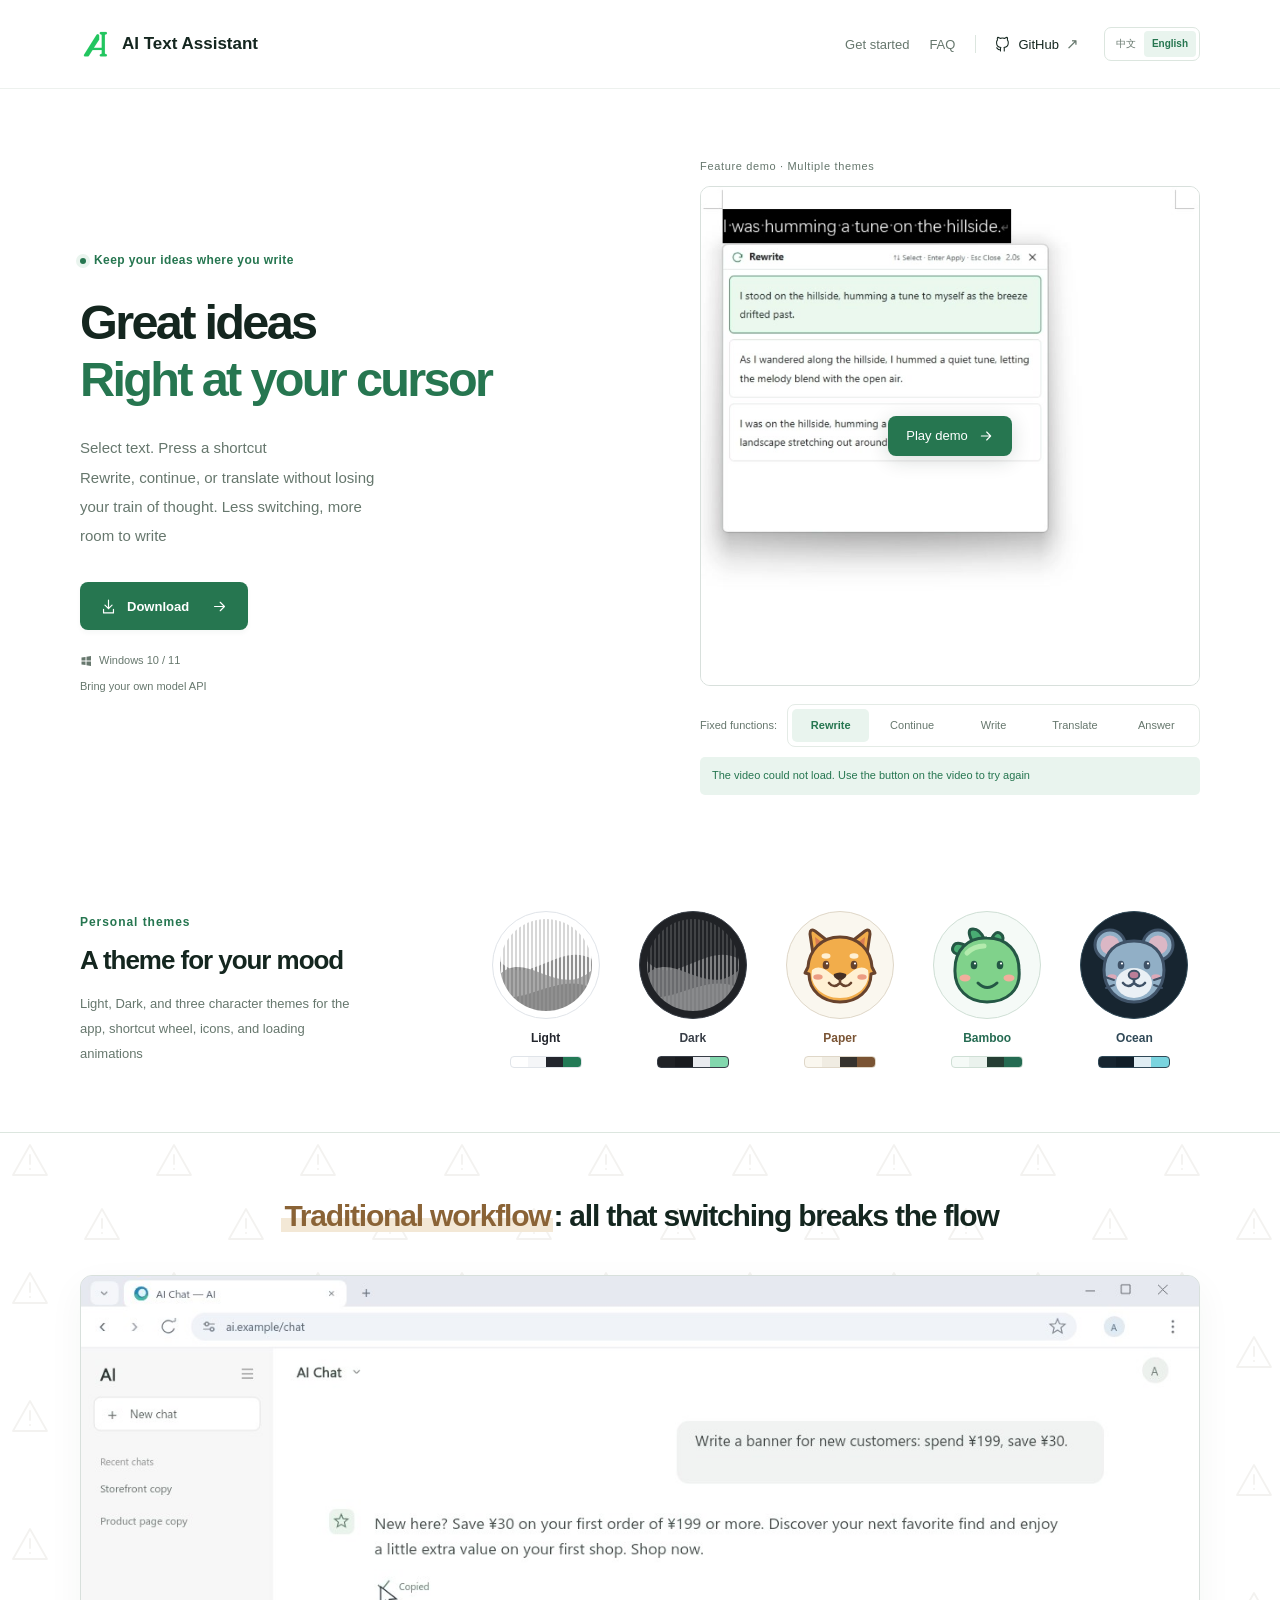
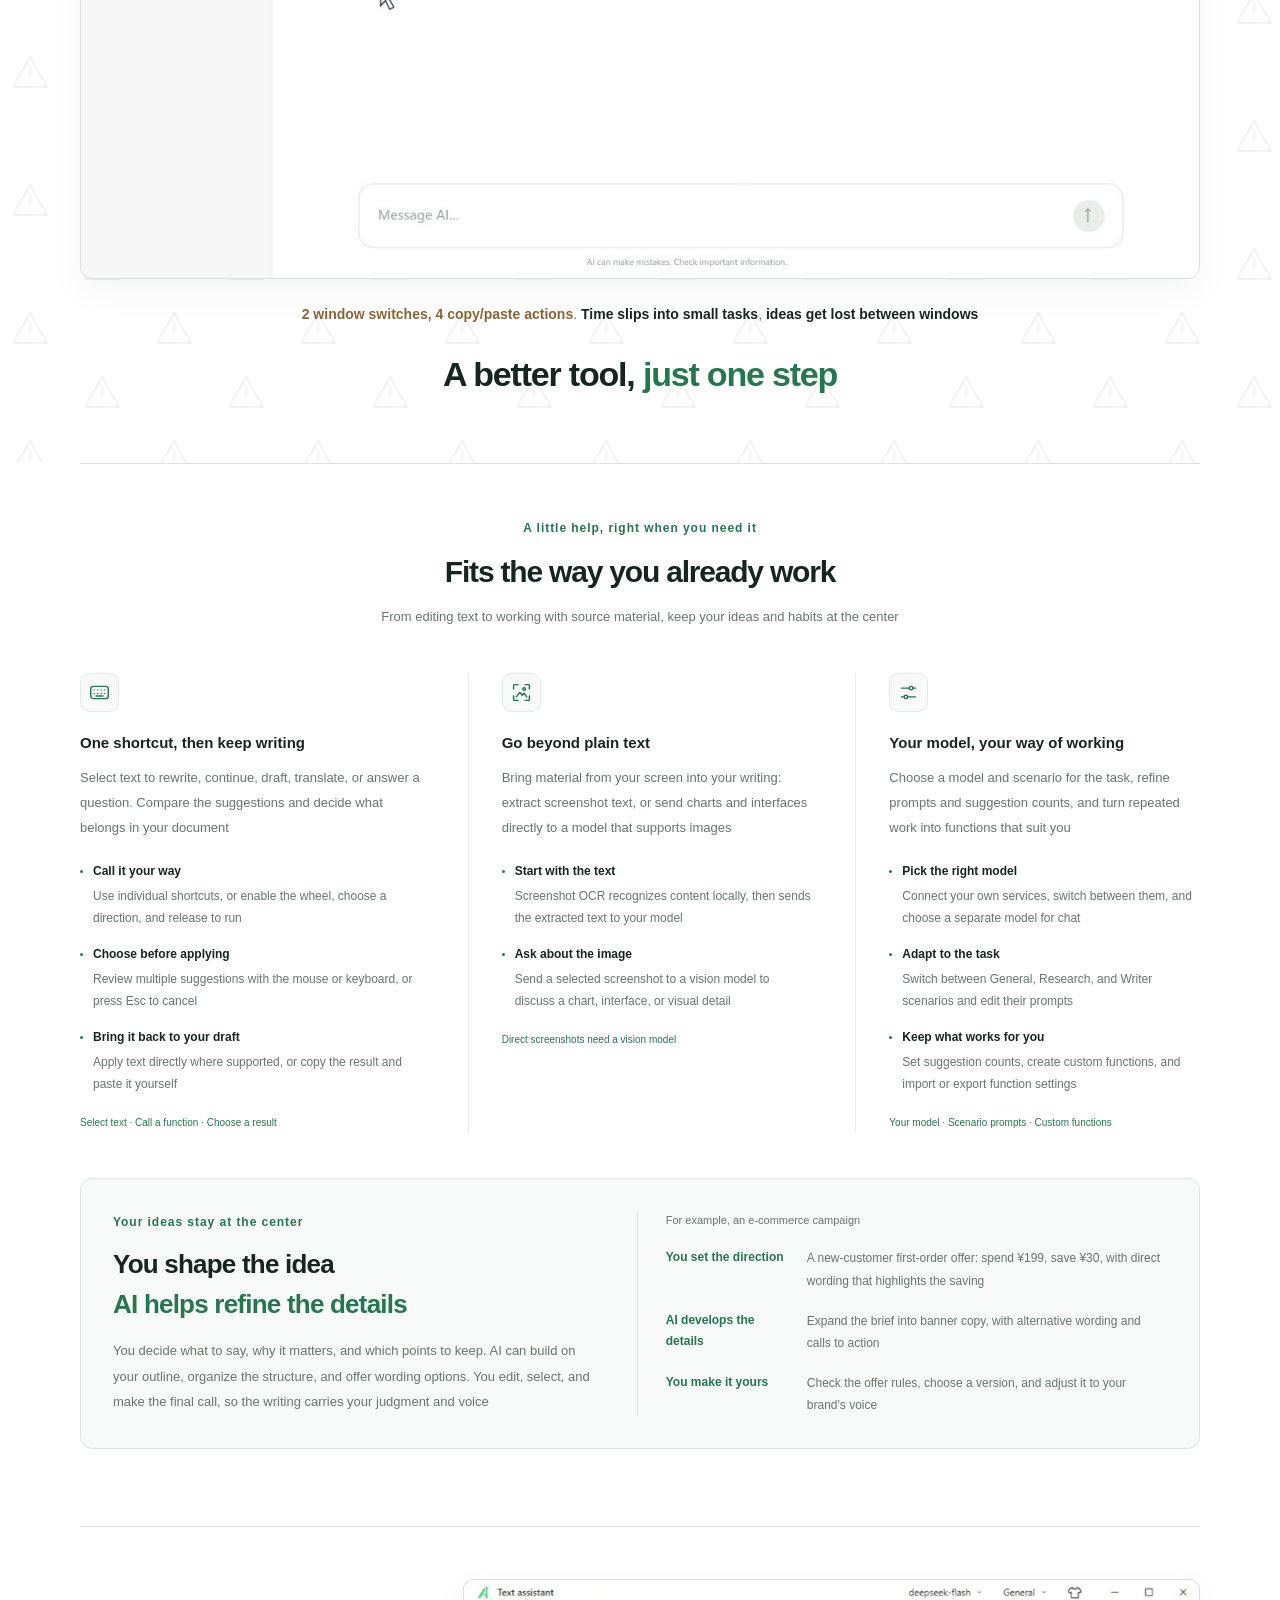
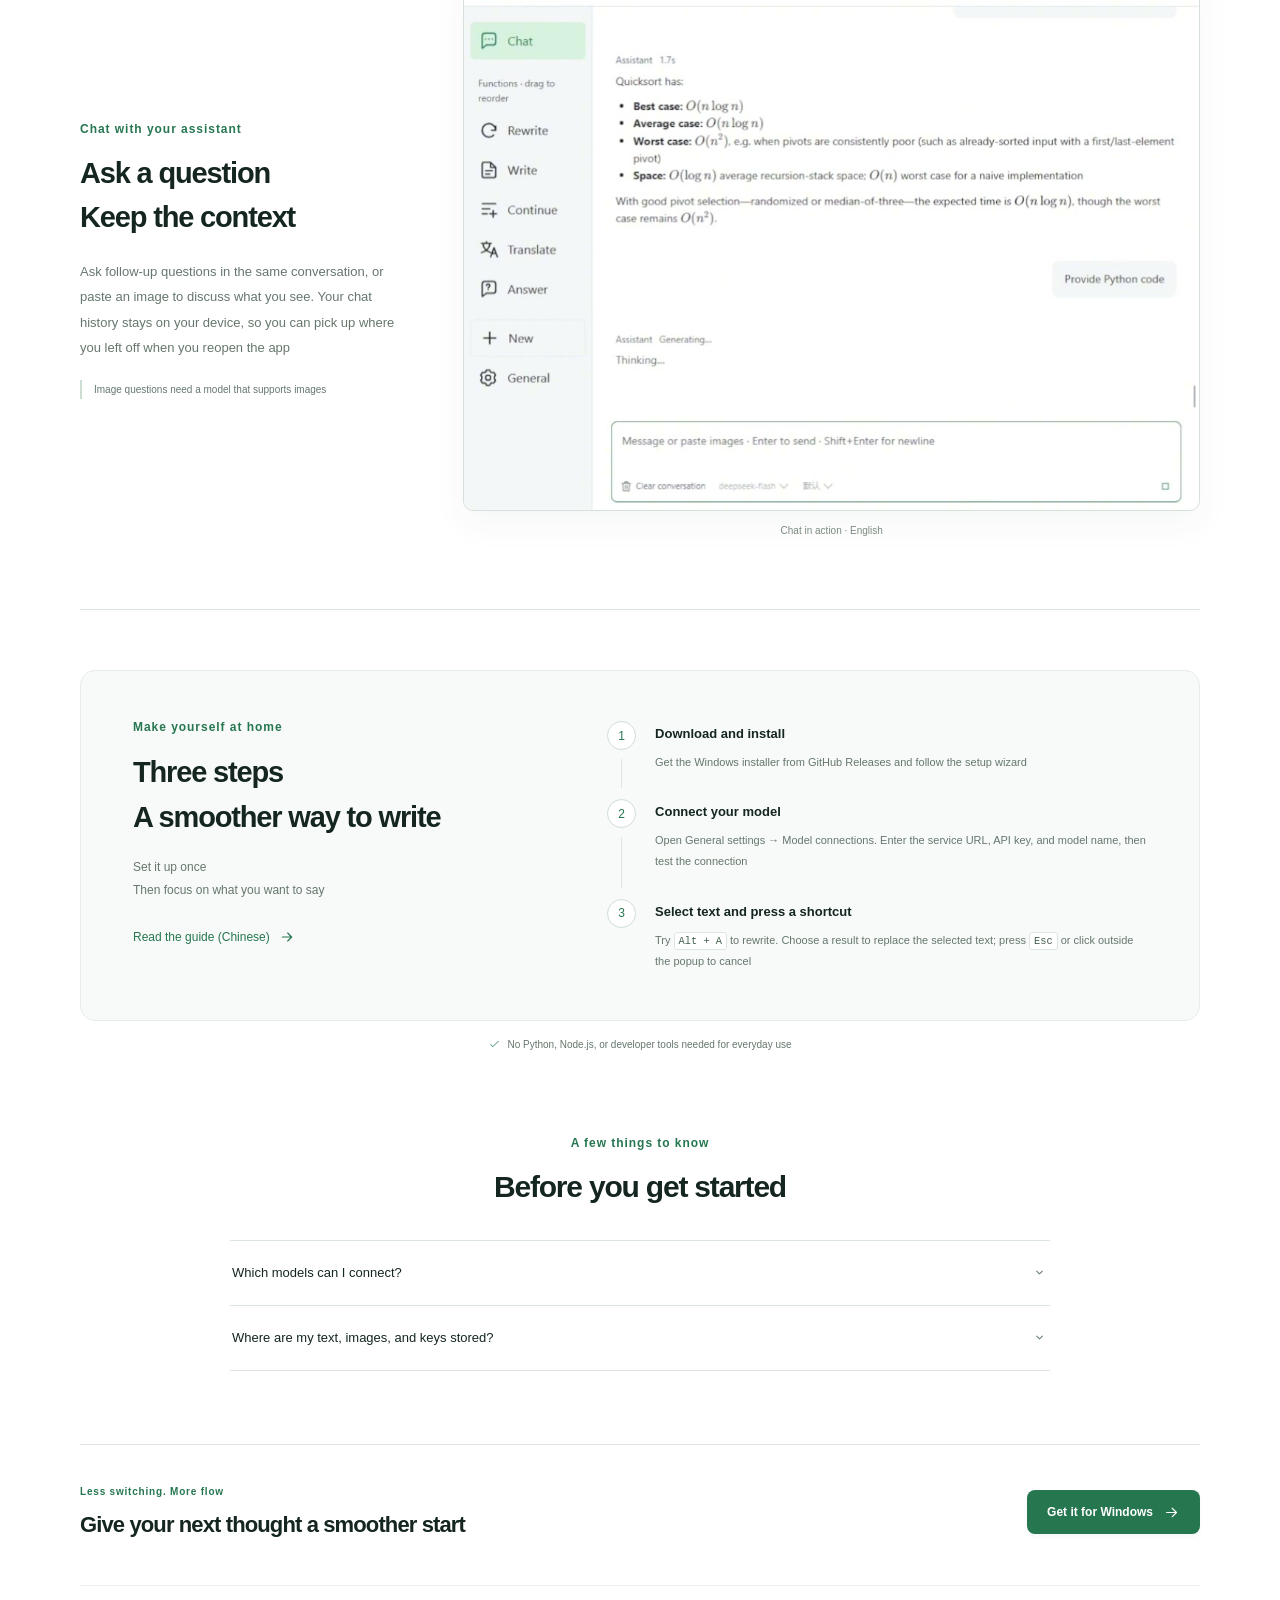
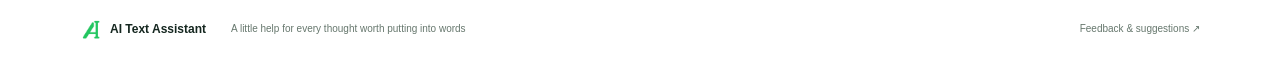
==== page/en/index.html @ af7bd540 "Publish static AI Text Assistant website with GitHub Pages" ====
<!doctype html>
<html lang="en">
  <head>
    <meta charset="UTF-8" />
    <meta name="viewport" content="width=device-width, initial-scale=1" />
    <title>AI Text Assistant</title>
    <link
      rel="canonical"
      href="https://fasterate.github.io/AI-text-assistant/"
    />
    <meta http-equiv="refresh" content="0; url=../index.html" />
    <script>
      const destination = new URL(
        location.protocol === "file:" ? "../index.html" : "../",
        location.href,
      );
      destination.search = location.search;
      destination.hash = location.hash;
      location.replace(destination.href);
    </script>
  </head>
  <body>
    <p>
      The English page has moved to the homepage.
      <a href="../index.html">Continue to AI Text Assistant</a>
    </p>
  </body>
</html>
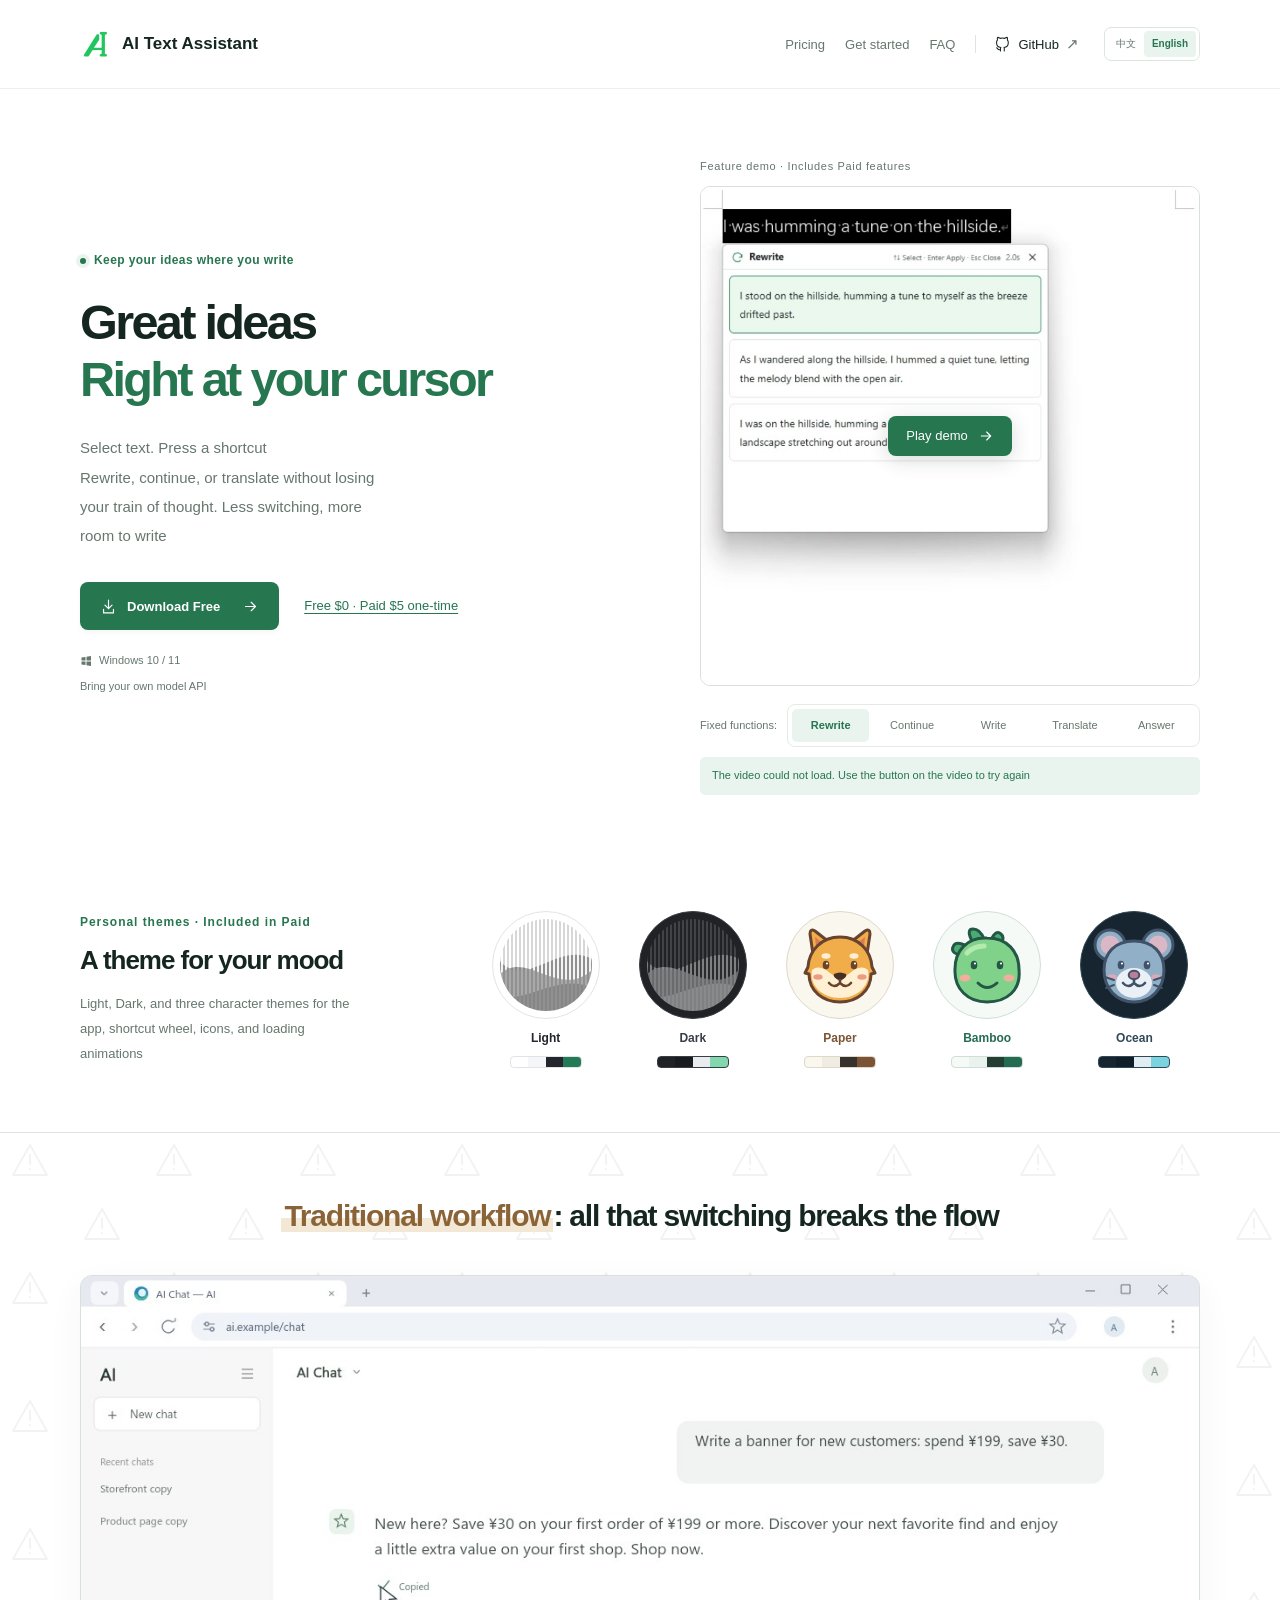
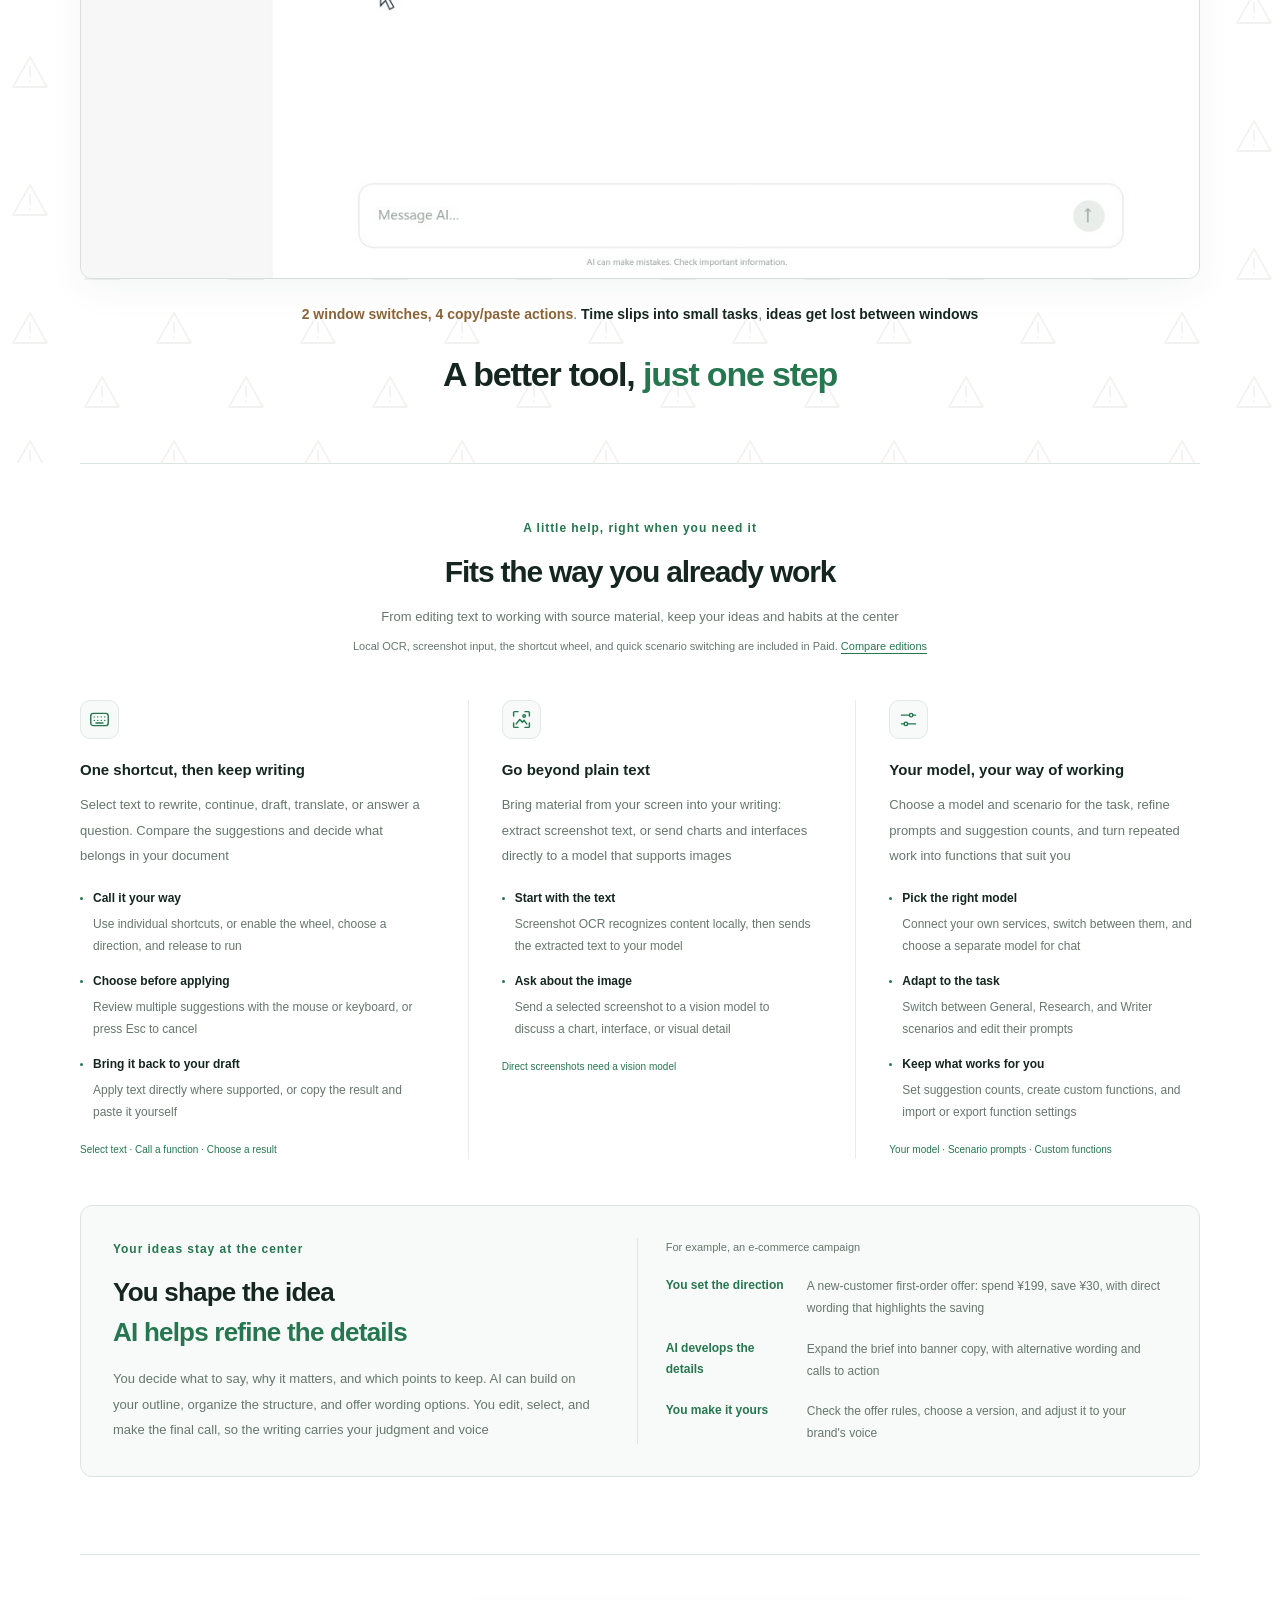
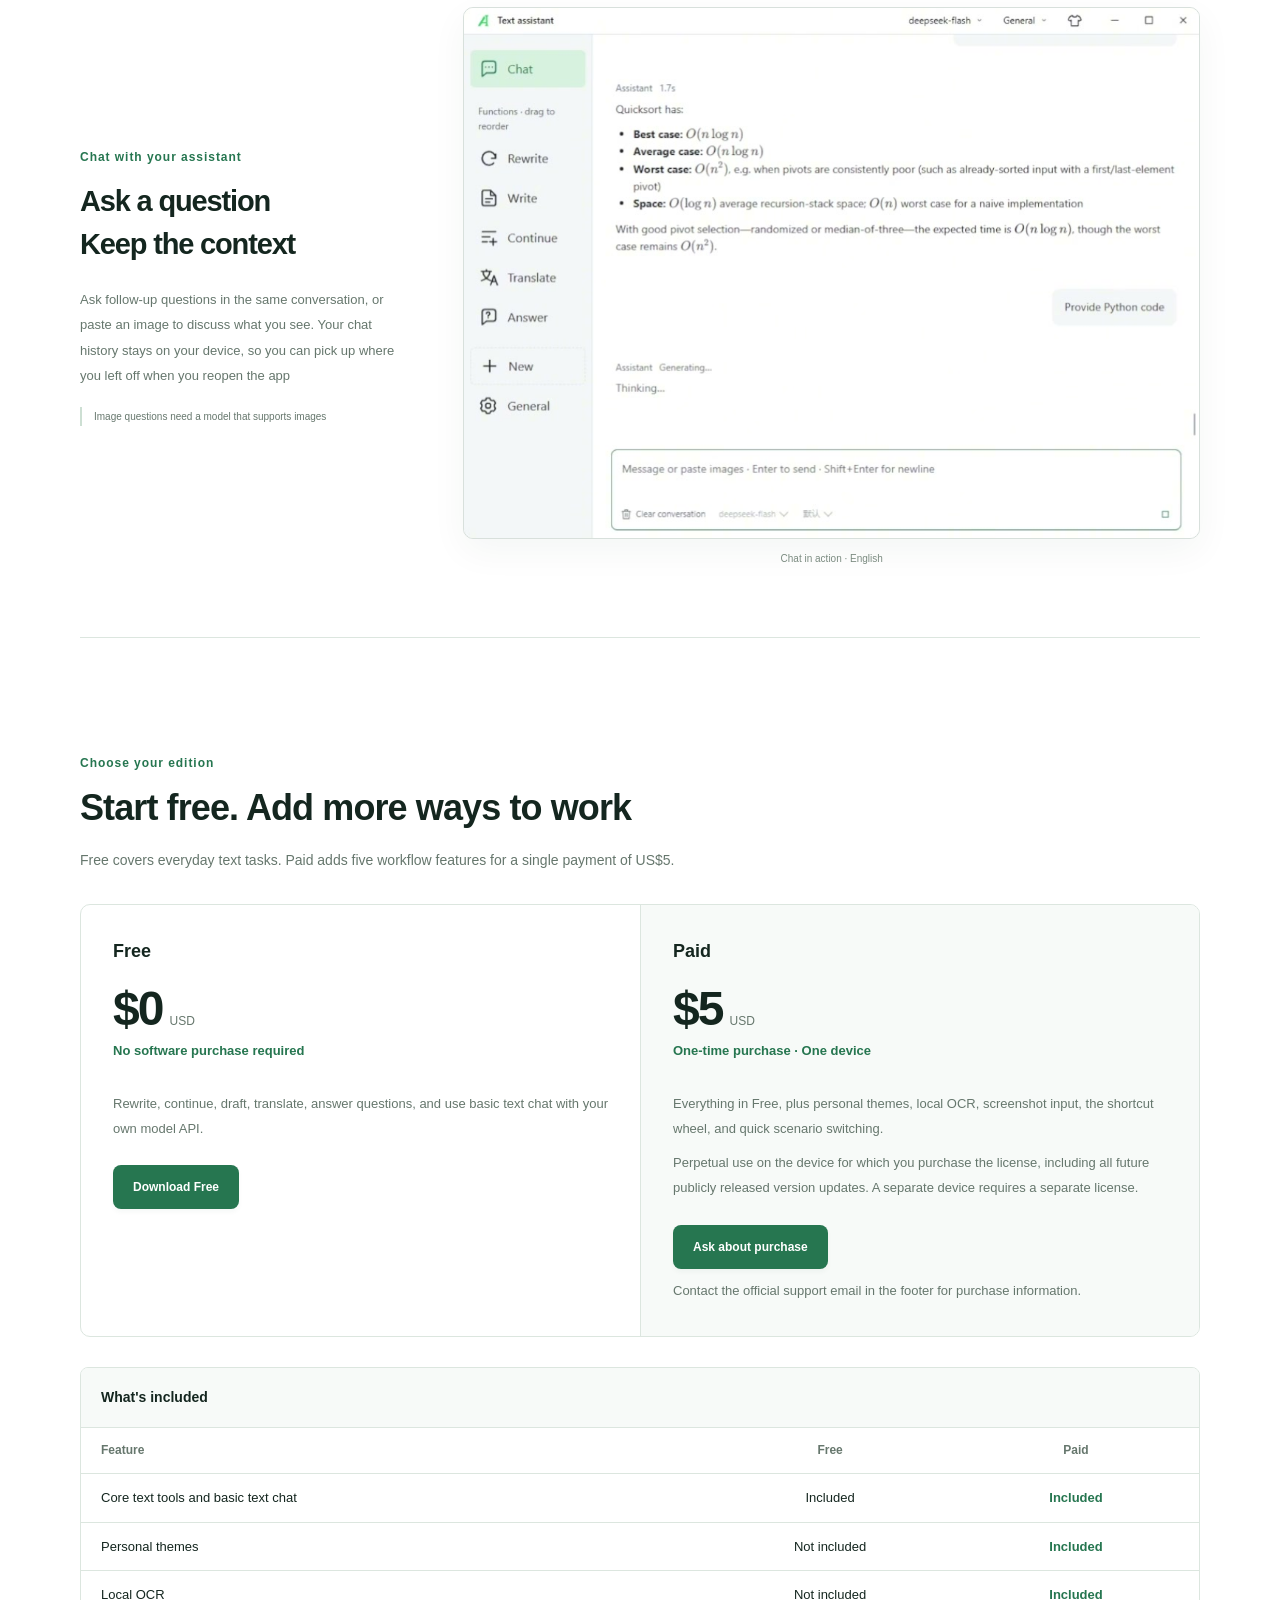
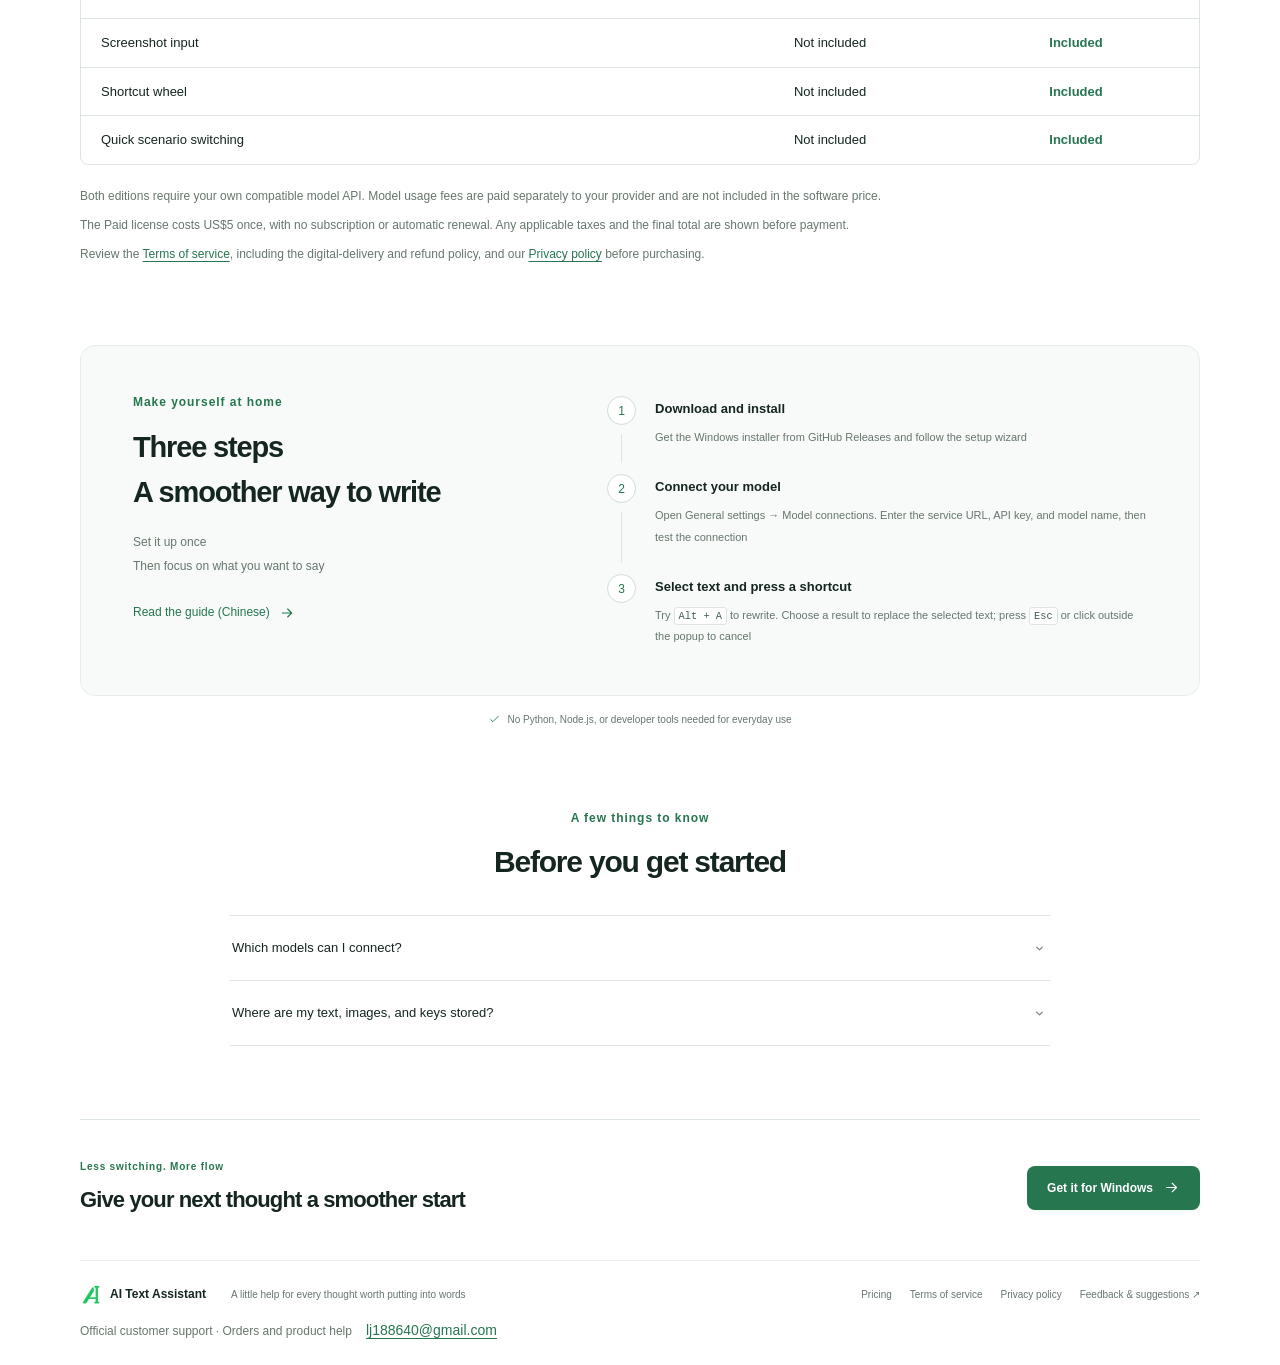
==== commit 5a69825e: "Publish Free and Paid pricing with official support contact" ====
--- a/page/en/index.html
+++ b/page/en/index.html
@@ -4,10 +4,7 @@
     <meta charset="UTF-8" />
     <meta name="viewport" content="width=device-width, initial-scale=1" />
     <title>AI Text Assistant</title>
-    <link
-      rel="canonical"
-      href="https://fasterate.github.io/AI-text-assistant/"
-    />
+    <link rel="canonical" href="https://fasterate.github.io/" />
     <meta http-equiv="refresh" content="0; url=../index.html" />
     <script>
       const destination = new URL(
@@ -24,5 +21,11 @@
       The English page has moved to the homepage.
       <a href="../index.html">Continue to AI Text Assistant</a>
     </p>
+    <footer>
+      <address id="customer-support">
+        Official customer support · Orders and product help:
+        <a href="mailto:lj188640@gmail.com">lj188640@gmail.com</a>
+      </address>
+    </footer>
   </body>
 </html>
